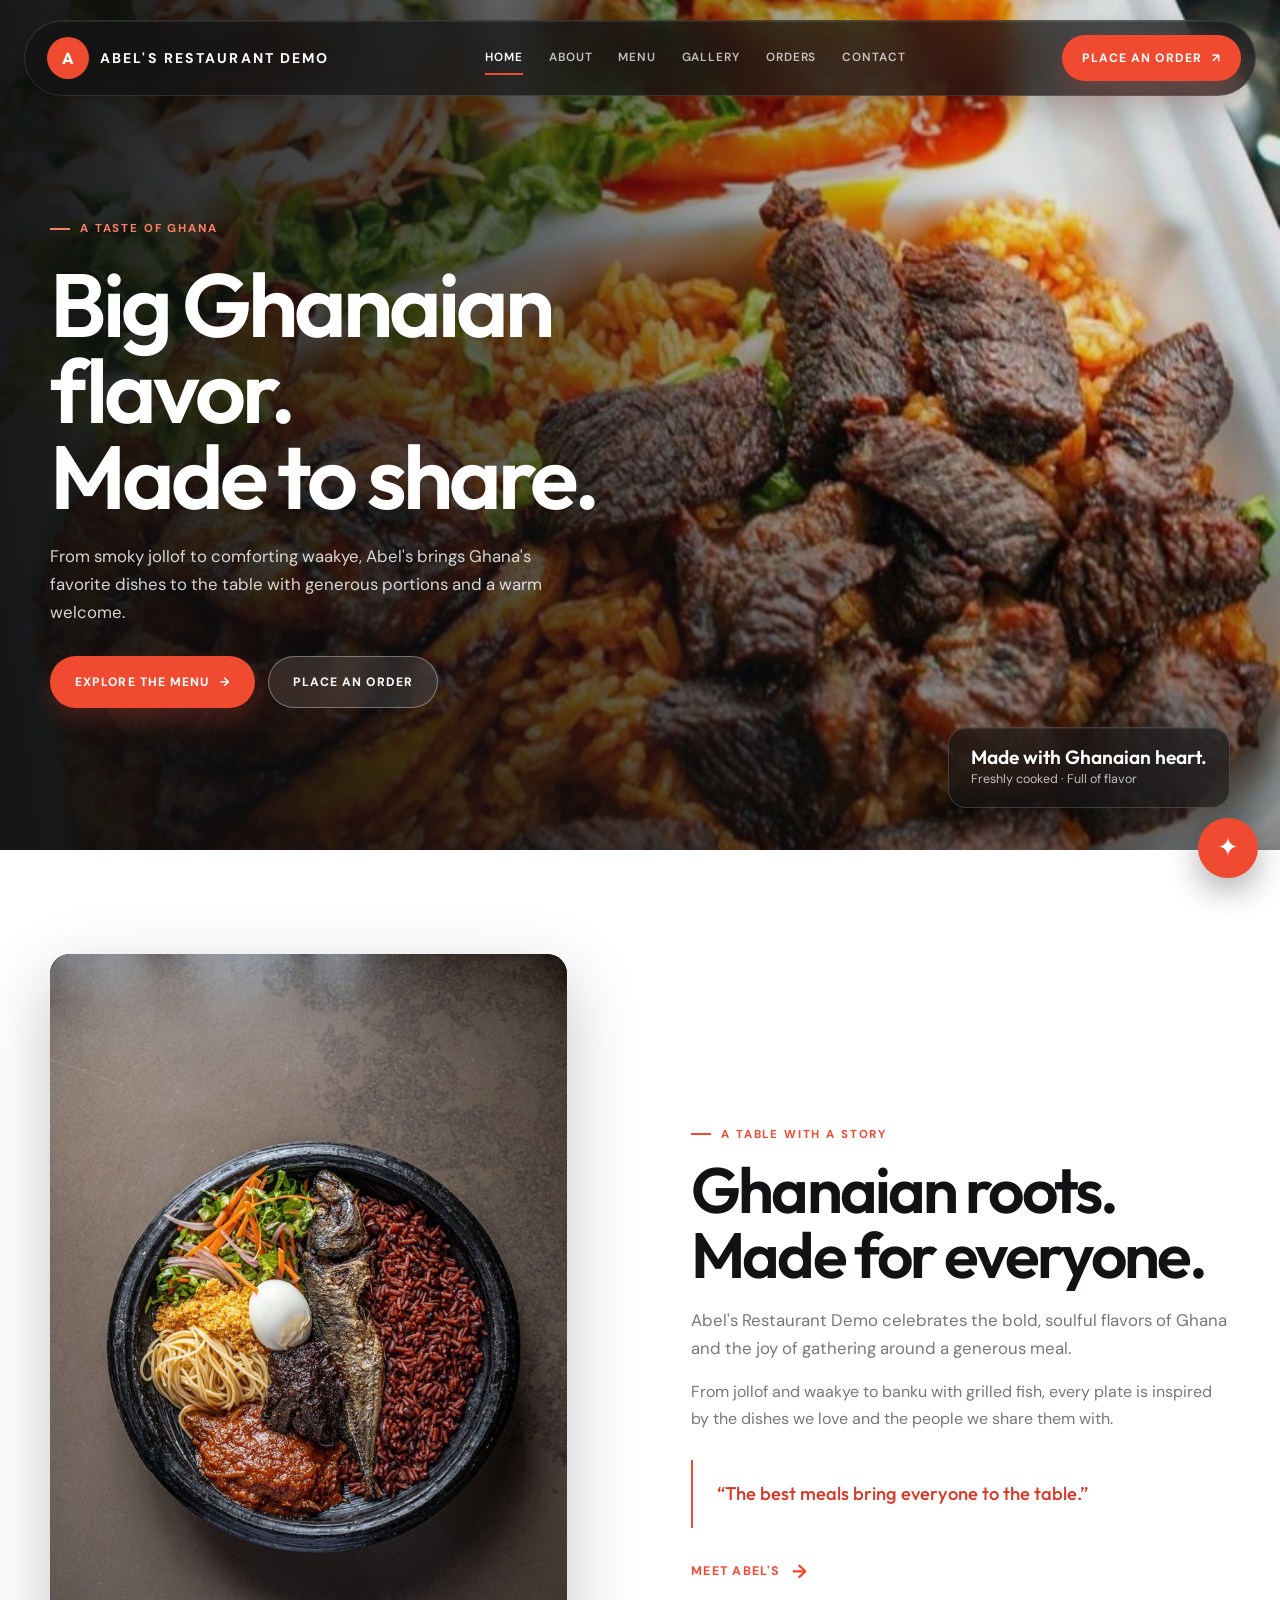
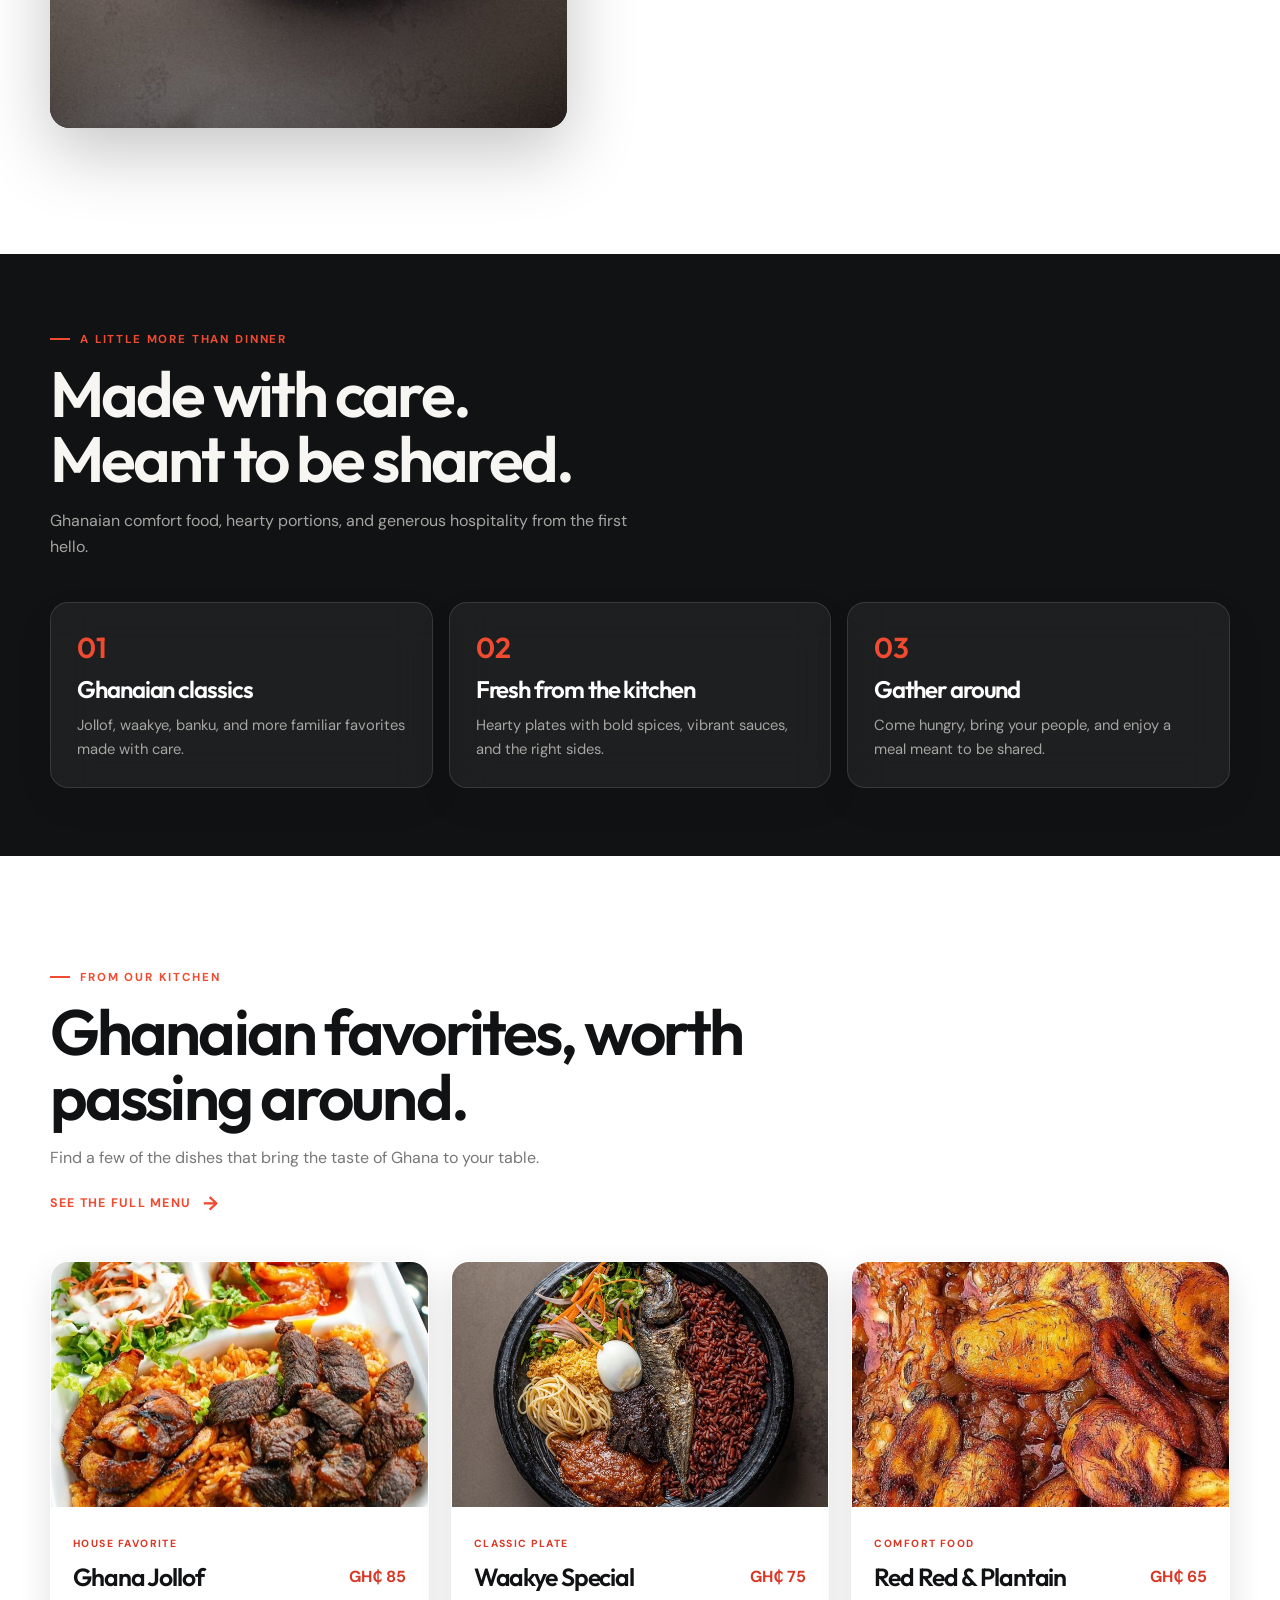
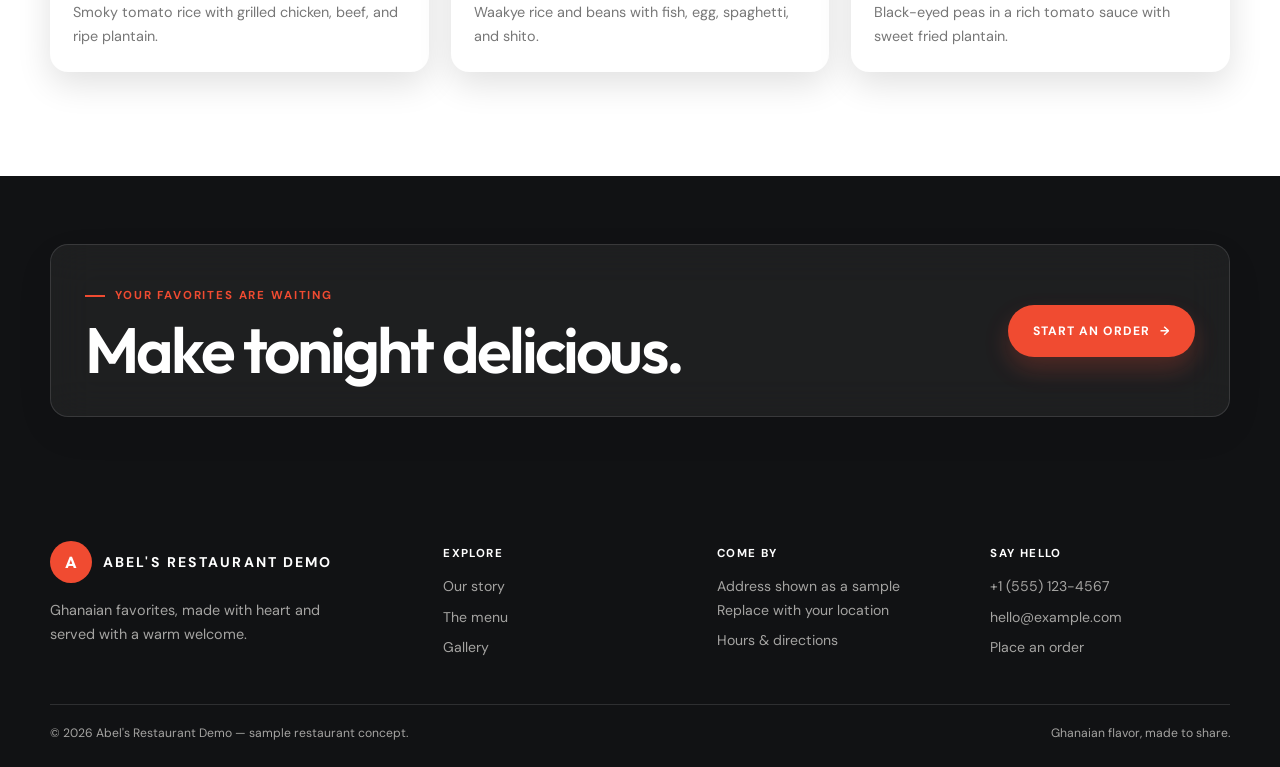
==== index.html @ 64c305ed "Add files via upload" ====
<!doctype html>
<html lang="en">
<head>
  <!-- Page metadata and shared site assets. -->
  <meta charset="utf-8">
  <meta name="viewport" content="width=device-width, initial-scale=1">
  <meta name="theme-color" content="#fbf8f4">
  <meta name="description" content="Discover Abel's Restaurant Demo, serving Ghanaian favorites and warm hospitality.">
  <title>Abel's Restaurant Demo | Ghanaian Cuisine</title>
  <link rel="stylesheet" href="styles.css">
  <script src="script.js" defer></script>
</head>
<body>
  <!-- Shared navigation links connect the six static pages. -->
  <header class="site-header"><nav class="nav-bar glass" aria-label="Main navigation">
    <a class="brand" href="index.html" aria-label="Abel's Restaurant Demo home"><span class="brand-mark">A</span><span class="brand-name">Abel's Restaurant Demo</span></a>
    <button class="nav-toggle" type="button" aria-label="Open navigation" aria-expanded="false"><span aria-hidden="true">☰</span></button>
    <div class="nav-links">
      <a href="index.html" aria-current="page">Home</a><a href="about.html">About</a><a href="menu.html">Menu</a><a href="gallery.html">Gallery</a><a href="orders.html">Orders</a><a href="contact.html">Contact</a>
    </div>
    <a class="button button--small nav-cta" href="orders.html">Place an order <span aria-hidden="true">↗</span></a>
  </nav></header>
  <!-- Homepage content: featured dish, restaurant story, values, and popular plates. -->
  <main>
    <!-- Main image and menu/order actions set the tone for the restaurant. -->
    <section class="hero">
      <img class="hero__image" src="assets/ghana-food/ghana-jollof.jpeg" alt="Ghanaian jollof rice served with grilled chicken and beef">
      <div class="container"><div class="hero__content">
        <span class="eyebrow">A taste of Ghana</span>
        <h1>Big Ghanaian flavor.<br>Made to share.</h1>
        <p>From smoky jollof to comforting waakye, Abel's brings Ghana's favorite dishes to the table with generous portions and a warm welcome.</p>
        <div class="hero__actions"><a class="button" href="menu.html">Explore the menu <span aria-hidden="true">→</span></a><a class="button button--outline" href="orders.html">Place an order</a></div>
      </div></div>
      <aside class="hero-note glass"><strong>Made with Ghanaian heart.</strong><span>Freshly cooked · Full of flavor</span></aside>
    </section>

    <!-- Short introduction with a Ghanaian food photograph and link to About. -->
    <section class="section"><div class="container split reveal">
      <div class="image-frame image-frame--offset"><img src="assets/ghana-food/waakye.jpeg" alt="A traditional Ghanaian waakye platter with fish, egg, rice, and sauces"></div>
      <div class="story-copy"><span class="eyebrow">A table with a story</span><h2>Ghanaian roots.<br>Made for everyone.</h2><p class="lead">Abel's Restaurant Demo celebrates the bold, soulful flavors of Ghana and the joy of gathering around a generous meal.</p><p>From jollof and waakye to banku with grilled fish, every plate is inspired by the dishes we love and the people we share them with.</p><blockquote class="quote">“The best meals bring everyone to the table.”</blockquote><a class="text-link" href="about.html">Meet Abel's <span>→</span></a></div>
    </div></section>

    <!-- Three quick reasons to visit. -->
    <section class="section section--tight"><div class="container">
      <div class="section-heading reveal"><span class="eyebrow">A little more than dinner</span><h2>Made with care.<br>Meant to be shared.</h2><p>Ghanaian comfort food, hearty portions, and generous hospitality from the first hello.</p></div>
      <div class="feature-strip reveal">
        <article class="feature-card glass"><span class="number">01</span><h3>Ghanaian classics</h3><p>Jollof, waakye, banku, and more familiar favorites made with care.</p></article>
        <article class="feature-card glass"><span class="number">02</span><h3>Fresh from the kitchen</h3><p>Hearty plates with bold spices, vibrant sauces, and the right sides.</p></article>
        <article class="feature-card glass"><span class="number">03</span><h3>Gather around</h3><p>Come hungry, bring your people, and enjoy a meal meant to be shared.</p></article>
      </div>
    </div></section>

    <!-- A few featured dishes link through to the complete, filterable menu. -->
    <section class="section"><div class="container">
      <div class="section-heading reveal"><span class="eyebrow">From our kitchen</span><h2>Ghanaian favorites, worth passing around.</h2><p>Find a few of the dishes that bring the taste of Ghana to your table.</p><a class="text-link" href="menu.html">See the full menu <span>→</span></a></div>
      <div class="cards reveal">
        <article class="food-card"><img class="food-card__image" src="assets/ghana-food/ghana-jollof.jpeg" alt="Ghanaian jollof rice with grilled chicken and beef"><div class="food-card__body"><span class="food-card__tag">House favorite</span><div class="food-card__top"><h3>Ghana Jollof</h3><span class="price">GH₵ 85</span></div><p>Smoky tomato rice with grilled chicken, beef, and ripe plantain.</p></div></article>
        <article class="food-card"><img class="food-card__image" src="assets/ghana-food/waakye.jpeg" alt="Waakye with fish, egg, spaghetti, and sauces"><div class="food-card__body"><span class="food-card__tag">Classic plate</span><div class="food-card__top"><h3>Waakye Special</h3><span class="price">GH₵ 75</span></div><p>Waakye rice and beans with fish, egg, spaghetti, and shito.</p></div></article>
        <article class="food-card"><img class="food-card__image" src="assets/ghana-food/red-red-plantain.jpeg" alt="Ghanaian red red beans with ripe fried plantain"><div class="food-card__body"><span class="food-card__tag">Comfort food</span><div class="food-card__top"><h3>Red Red &amp; Plantain</h3><span class="price">GH₵ 65</span></div><p>Black-eyed peas in a rich tomato sauce with sweet fried plantain.</p></div></article>
      </div>
    </div></section>
    <!-- Final call to action directs visitors to the order request form. -->
    <section class="section section--tight"><div class="container feature-card glass reveal" style="display:flex;align-items:center;justify-content:space-between;gap:24px;padding:34px"><div><span class="eyebrow">Your favorites are waiting</span><h2 style="margin:12px 0 0">Make tonight delicious.</h2></div><a class="button" href="orders.html">Start an order <span aria-hidden="true">→</span></a></div></section>
  </main>
  <!-- Shared footer keeps navigation and sample contact details available site-wide. -->
  <footer class="site-footer"><div class="container"><div class="footer-grid">
    <div class="footer-brand"><a class="brand" href="index.html"><span class="brand-mark">A</span><span class="brand-name">Abel's Restaurant Demo</span></a><p>Ghanaian favorites, made with heart and served with a warm welcome.</p></div>
    <div class="footer-column"><h3>Explore</h3><a href="about.html">Our story</a><a href="menu.html">The menu</a><a href="gallery.html">Gallery</a></div>
    <div class="footer-column"><h3>Come by</h3><p>Address shown as a sample<br>Replace with your location</p><a href="contact.html">Hours &amp; directions</a></div>
    <div class="footer-column"><h3>Say hello</h3><a href="tel:+15551234567">+1 (555) 123-4567</a><a href="mailto:hello@example.com">hello@example.com</a><a href="orders.html">Place an order</a></div>
  </div><div class="footer-bottom"><span>© 2026 Abel's Restaurant Demo — sample restaurant concept.</span><span>Ghanaian flavor, made to share.</span></div></div></footer>
</body>
</html>
---- styles.css ----
@import url("https://fonts.googleapis.com/css2?family=DM+Sans:wght@400;500;600;700&family=Outfit:wght@400;500;600;700;800&display=swap");

/* Shared colors, typography, spacing, and layout width for every page. */
:root {
  color-scheme: light;
  --paper: #fff;
  --ink: #111214;
  --ink-soft: #1b1c1e;
  --text: #f7f6f3;
  --muted: #a7a5a2;
  --red: #f04b31;
  --red-dark: #d93827;
  --rose: #fff0ec;
  --line: rgba(25, 24, 23, .12);
  --glass: rgba(18, 19, 21, .74);
  --shadow: 0 24px 70px rgba(0, 0, 0, .23);
  --serif: "Outfit", "Arial", sans-serif;
  --sans: "DM Sans", Arial, sans-serif;
  --max: 1180px;
}

/* Normalize sizing and establish the default page typography and behavior. */
* { box-sizing: border-box; }
html { scroll-behavior: smooth; }
body {
  margin: 0;
  background: var(--paper);
  color: var(--ink);
  font: 16px/1.65 var(--sans);
  -webkit-font-smoothing: antialiased;
}
body.menu-open { overflow: hidden; }
img { display: block; max-width: 100%; }
a { color: inherit; text-decoration: none; }
button, input, select, textarea { font: inherit; }
button, a { -webkit-tap-highlight-color: transparent; }
::selection { color: white; background: var(--red); }

/* Common content widths, section rhythm, headings, and alternating section colors. */
.container { width: min(var(--max), calc(100% - 48px)); margin-inline: auto; }
.section { position: relative; padding: 104px 0; background: #fff; color: var(--ink); }
.section--tight { padding: 68px 0; }
main > section:nth-of-type(odd):not(.page-hero) { background: var(--ink); color: var(--text); }
.eyebrow {
  display: inline-flex; align-items: center; gap: 10px;
  color: var(--red); font-size: .72rem; font-weight: 700;
  letter-spacing: .16em; text-transform: uppercase;
}
.eyebrow::before { content: ""; width: 20px; height: 2px; background: currentColor; }
h1, h2, h3, h4, p { margin-top: 0; }
h1, h2, h3 { font-family: var(--serif); font-weight: 600; letter-spacing: -.045em; }
h1 { font-size: clamp(3.2rem, 7.3vw, 6.8rem); line-height: .96; }
h2 { font-size: clamp(2.5rem, 5vw, 4.5rem); line-height: 1.02; }
h3 { font-size: clamp(1.7rem, 3vw, 2.45rem); line-height: 1.08; }
.lead { max-width: 610px; color: #777; font-size: 1.05rem; }
.section-heading { max-width: 700px; margin-bottom: 42px; }
.section-heading h2 { margin: 12px 0 16px; }
.section-heading p { max-width: 580px; color: #777; }
main > section:nth-of-type(odd):not(.page-hero) .section-heading p,
main > section:nth-of-type(odd):not(.page-hero) .story-copy p,
main > section:nth-of-type(odd):not(.page-hero) .lead { color: var(--muted); }

/* Frosted-glass surfaces and shared navigation, brand, and button styles. */
.glass {
  background: var(--glass);
  border: 1px solid rgba(255,255,255,.12);
  box-shadow: 0 14px 44px rgba(0,0,0,.2), inset 0 1px rgba(255,255,255,.08);
  backdrop-filter: blur(20px);
  -webkit-backdrop-filter: blur(20px);
}
.main-nav .glass { color: var(--text); }
.site-header { position: absolute; z-index: 20; top: 20px; left: 0; width: 100%; padding: 0 24px; }
.nav-bar {
  width: min(1260px, 100%); min-height: 76px; margin: auto; padding: 10px 14px 10px 22px;
  display: flex; align-items: center; justify-content: space-between; gap: 24px;
  border-radius: 999px;
}
.brand { display: inline-flex; align-items: center; gap: 11px; flex-shrink: 0; color: white; }
.brand-mark {
  width: 42px; height: 42px; display: grid; place-items: center; border-radius: 50%;
  background: var(--red); color: white; font: 700 1rem var(--serif);
}
.brand-name { font: 700 .88rem var(--sans); letter-spacing: .15em; text-transform: uppercase; }
.nav-links { display: flex; align-items: center; gap: clamp(14px, 2vw, 30px); }
.nav-links a {
  position: relative; padding: 8px 0; color: rgba(255,255,255,.72); font-size: .74rem;
  font-weight: 600; letter-spacing: .08em; text-transform: uppercase;
  transition: color .2s ease;
}
.nav-links a:hover, .nav-links a[aria-current="page"] { color: white; }
.nav-links a[aria-current="page"]::after {
  content: ""; position: absolute; height: 2px; left: 0; right: 0; bottom: 1px; background: var(--red);
}
.nav-cta { padding: 12px 19px !important; color: white !important; }
.nav-toggle {
  display: none; width: 46px; height: 46px; border: 1px solid rgba(255,255,255,.18); border-radius: 50%;
  background: rgba(255,255,255,.08); color: white; cursor: pointer;
}
.button {
  display: inline-flex; align-items: center; justify-content: center; gap: 10px;
  min-height: 52px; padding: 0 24px; border: 1px solid transparent; border-radius: 999px;
  background: var(--red); color: white; cursor: pointer; font-size: .76rem; font-weight: 700;
  letter-spacing: .09em; text-transform: uppercase;
  box-shadow: 0 12px 24px rgba(240,75,49,.24);
  transition: transform .2s ease, box-shadow .2s ease, background .2s ease;
}
.button:hover { transform: translateY(-2px); background: var(--red-dark); box-shadow: 0 16px 30px rgba(240,75,49,.32); }
.button--outline { color: var(--ink); background: rgba(255,255,255,.82); border-color: rgba(255,255,255,.62); box-shadow: none; }
.button--outline:hover { color: white; background: var(--red); border-color: var(--red); }
.button--small { min-height: 44px; padding: 0 18px; }
.text-link { display: inline-flex; align-items: center; gap: 12px; color: var(--red); font-size: .78rem; font-weight: 700; letter-spacing: .1em; text-transform: uppercase; }
.text-link span { font-size: 1.2rem; transition: transform .2s; }
.text-link:hover span { transform: translateX(4px); }
main > section:nth-of-type(odd):not(.page-hero) .text-link { color: #ff765e; }

/* Full-bleed homepage hero: dark overlays keep the headline legible on photography. */
.hero {
  min-height: min(850px, 100svh); position: relative; display: flex; align-items: center;
  padding: 150px 0 80px; isolation: isolate; overflow: hidden; background: #101113;
}
.hero::before {
  content: ""; position: absolute; z-index: -1; inset: 0;
  background: linear-gradient(90deg, rgba(12,13,15,.95) 0%, rgba(12,13,15,.67) 38%, rgba(12,13,15,.12) 78%),
    linear-gradient(0deg, rgba(12,13,15,.4), transparent 55%);
}
.hero__image { position: absolute; z-index: -2; inset: 0; width: 100%; height: 100%; object-fit: cover; object-position: center 54%; }
.hero__content { color: white; max-width: 710px; }
.hero .eyebrow { color: #ff8068; }
.hero h1 { margin: 23px 0 24px; max-width: 780px; font-size: clamp(3.4rem, 7vw, 6.6rem); font-weight: 600; }
.hero__content p { max-width: 530px; margin-bottom: 30px; color: rgba(255,255,255,.82); font-size: 1.05rem; }
.hero__actions { display: flex; flex-wrap: wrap; gap: 13px; }
.hero .button--outline { color: white; background: rgba(255,255,255,.1); border-color: rgba(255,255,255,.35); backdrop-filter: blur(10px); }
.hero .button--outline:hover { background: white; color: var(--ink); }
.hero-note {
  position: absolute; right: max(24px, calc((100vw - var(--max)) / 2)); bottom: 42px;
  padding: 17px 22px; border-radius: 18px; color: white; font-size: .78rem;
}
.hero-note strong { display: block; font: 600 1.2rem var(--serif); }
.hero-note span { color: rgba(255,255,255,.72); }
.hero-note.glass { background: rgba(18,19,21,.58); border-color: rgba(255,255,255,.17); }

/* Editorial story layouts and supporting feature cards. */
.split { display: grid; grid-template-columns: 1fr 1fr; gap: clamp(38px, 8vw, 110px); align-items: center; }
.image-frame { position: relative; min-height: 470px; border-radius: 20px; overflow: hidden; background: #262628; box-shadow: var(--shadow); }
.image-frame img { width: 100%; height: 100%; min-height: inherit; object-fit: cover; }
.image-frame--offset { margin: 0 22px 22px 0; }
.image-frame--offset::after { content: ""; position: absolute; z-index: -1; right: -22px; bottom: -22px; width: 65%; height: 65%; border-radius: 18px; background: rgba(240,75,49,.24); }
.story-copy h2 { margin: 13px 0 20px; }
.story-copy p { color: #777; }
.quote { margin: 28px 0; padding: 20px 24px; border-left: 2px solid var(--red); color: var(--red-dark); font: 500 1.15rem/1.5 var(--serif); }
main > section:nth-of-type(odd):not(.page-hero) .quote { color: #ff8a75; }

.feature-strip { display: grid; grid-template-columns: repeat(3,1fr); gap: 16px; }
.feature-card { padding: 26px; border-radius: 18px; }
.feature-card.glass { color: var(--ink); background: rgba(255,255,255,.76); border-color: rgba(0,0,0,.08); box-shadow: 0 14px 40px rgba(0,0,0,.06); }
.feature-card .number { color: var(--red); font: 600 1.8rem var(--serif); }
.feature-card h3 { margin: 10px 0; font-size: 1.5rem; }
.feature-card p { margin: 0; color: #777; font-size: .92rem; }
main > section:nth-of-type(odd):not(.page-hero) .feature-card.glass { color: white; background: rgba(255,255,255,.055); border-color: rgba(255,255,255,.12); }
main > section:nth-of-type(odd):not(.page-hero) .feature-card p { color: var(--muted); }

/* Dish cards and category controls used on the home and menu pages. */
.cards { display: grid; grid-template-columns: repeat(3, 1fr); gap: 22px; }
.food-card { overflow: hidden; border-radius: 18px; background: #fff; color: var(--ink); border: 1px solid rgba(255,255,255,.1); box-shadow: 0 12px 34px rgba(0,0,0,.12); transition: transform .25s, box-shadow .25s; }
.food-card:hover { transform: translateY(-5px); box-shadow: var(--shadow); }
.food-card__image { width: 100%; height: 245px; object-fit: cover; }
.food-card__body { padding: 22px; }
.food-card__top { display: flex; justify-content: space-between; align-items: start; gap: 12px; }
.food-card h3 { margin: 0; font-size: 1.55rem; }
.food-card .price { color: var(--red-dark); font-weight: 700; }
.food-card p { margin: 10px 0 0; color: #777; font-size: .9rem; }
.food-card__tag { display: inline-flex; margin-bottom: 12px; color: var(--red-dark); font-size: .65rem; font-weight: 700; letter-spacing: .14em; text-transform: uppercase; }
.filters { display: flex; flex-wrap: wrap; gap: 10px; margin: -8px 0 30px; }
.filter-button { padding: 10px 16px; border: 1px solid rgba(20,20,20,.14); border-radius: 999px; background: transparent; color: #666; cursor: pointer; font-size: .74rem; font-weight: 700; letter-spacing: .08em; text-transform: uppercase; }
.filter-button:hover, .filter-button[aria-pressed="true"] { border-color: var(--red); background: var(--red); color: white; }
main > section:nth-of-type(odd):not(.page-hero) .filter-button { color: #ddd; border-color: rgba(255,255,255,.2); }
main > section:nth-of-type(odd):not(.page-hero) .filter-button[aria-pressed="true"],
main > section:nth-of-type(odd):not(.page-hero) .filter-button:hover { color: white; border-color: var(--red); background: var(--red); }
.food-card[hidden] { display: none; }

/* Shared interior-page banner, with a photo variant for the gallery. */
.page-hero { position: relative; padding: 180px 0 74px; overflow: hidden; background: #f5f5f4; color: var(--ink); }
.page-hero::after { content: ""; position: absolute; right: -100px; top: -160px; width: 440px; height: 440px; border-radius: 50%; background: rgba(240,75,49,.1); filter: blur(1px); }
.page-hero .container { position: relative; z-index: 1; }
.page-hero h1 { max-width: 880px; margin: 14px 0 20px; font-size: clamp(3.3rem, 7vw, 6rem); }
.page-hero p { max-width: 640px; margin-bottom: 0; color: #696766; font-size: 1.05rem; }
.page-hero__image { position: absolute; right: max(24px, calc((100vw - var(--max)) / 2)); bottom: -60px; width: 280px; height: 220px; object-fit: cover; border: 7px solid rgba(255,255,255,.65); border-radius: 18px; transform: rotate(4deg); box-shadow: var(--shadow); }
.page-hero--photo { color: white; background: #151619; }
.page-hero--photo::before { content: ""; position: absolute; inset: 0; background: linear-gradient(90deg,rgba(13,14,16,.88),rgba(13,14,16,.25)); }
.page-hero--photo::after { display: none; }
.page-hero--photo .container { color: white; }
.page-hero--photo p { color: rgba(255,255,255,.8); }
.page-hero--photo .eyebrow { color: #ff8068; }

/* Highlighted menu feature and compact dish list. */
.menu-layout { display: grid; grid-template-columns: 1fr 1fr; gap: 22px; align-items: stretch; }
.menu-feature { position: relative; min-height: 520px; overflow: hidden; border-radius: 20px; background: #111; }
.menu-feature img { width: 100%; height: 100%; position: absolute; inset: 0; object-fit: cover; }
.menu-feature::after { content: ""; position: absolute; inset: 0; background: linear-gradient(0deg,rgba(15,15,16,.88),transparent 65%); }
.menu-feature__copy { position: absolute; z-index: 1; left: 28px; right: 28px; bottom: 26px; color: white; }
.menu-feature__copy p { max-width: 440px; color: rgba(255,255,255,.76); }
.menu-feature__copy h2 { margin: 10px 0; font-size: 3rem; }
.menu-feature__copy .eyebrow { color: #ff8068; }
.menu-list { padding: 12px 24px; border-radius: 20px; background: #17181a; border: 1px solid rgba(255,255,255,.1); color: white; }
.menu-row { display: grid; grid-template-columns: 1fr auto; gap: 10px; padding: 20px 0; border-bottom: 1px solid rgba(255,255,255,.12); }
.menu-row:last-child { border-bottom: 0; }
.menu-row h3 { margin: 0 0 4px; font-size: 1.45rem; }
.menu-row p { margin: 0; color: #aaa; font-size: .86rem; }
.menu-row .price { color: #ff765e; font-weight: 700; }

/* Responsive photo gallery and its full-screen image viewer. */
.gallery-grid { display: grid; grid-template-columns: repeat(12,1fr); grid-auto-rows: 190px; gap: 14px; }
.gallery-item { position: relative; grid-column: span 4; grid-row: span 2; padding: 0; overflow: hidden; border: 0; border-radius: 17px; background: #202124; cursor: zoom-in; }
.gallery-item:nth-child(1), .gallery-item:nth-child(5) { grid-column: span 5; grid-row: span 2; }
.gallery-item:nth-child(2), .gallery-item:nth-child(4) { grid-column: span 3; }
.gallery-item img { width: 100%; height: 100%; object-fit: cover; transition: transform .45s; }
.gallery-item:hover img, .gallery-item:focus-visible img { transform: scale(1.06); }
.gallery-item:focus-visible { outline: 3px solid var(--red); outline-offset: 3px; }
.lightbox { position: fixed; z-index: 50; inset: 0; display: grid; place-items: center; padding: 24px; background: rgba(8,9,10,.88); backdrop-filter: blur(16px); opacity: 0; visibility: hidden; transition: opacity .2s, visibility .2s; }
.lightbox.is-open { opacity: 1; visibility: visible; }
.lightbox img { max-width: min(1100px, 92vw); max-height: 82vh; border: 1px solid rgba(255,255,255,.2); border-radius: 16px; object-fit: contain; box-shadow: 0 30px 90px rgba(0,0,0,.5); }
.lightbox__close { position: absolute; top: 22px; right: 22px; width: 48px; height: 48px; border: 1px solid rgba(255,255,255,.4); border-radius: 50%; background: rgba(255,255,255,.1); color: white; font-size: 1.6rem; cursor: pointer; }

/* Order-request form and contact/location panels. */
.order-layout { display: grid; grid-template-columns: .8fr 1.2fr; gap: 50px; align-items: start; }
.order-info { position: sticky; top: 30px; padding: 30px; border-radius: 20px; background: #17181a; color: white; border: 1px solid rgba(255,255,255,.1); }
.order-info h2 { margin: 12px 0; font-size: 2.7rem; }
.order-info p { color: #aaa; }
.order-info a { color: #ff8068; font-weight: 700; }
.order-form { padding: 30px; border-radius: 20px; background: rgba(255,255,255,.95); color: var(--ink); border: 1px solid rgba(0,0,0,.08); }
.form-grid { display: grid; grid-template-columns: 1fr 1fr; gap: 18px; }
.field { display: grid; gap: 7px; }
.field--full { grid-column: 1 / -1; }
.field label { color: #645e5b; font-size: .7rem; font-weight: 700; letter-spacing: .12em; text-transform: uppercase; }
.field input, .field select, .field textarea { width: 100%; min-height: 50px; padding: 12px 14px; border: 1px solid rgba(20,20,20,.15); border-radius: 10px; outline: 0; background: #fff; color: var(--ink); }
.field textarea { min-height: 100px; resize: vertical; }
.field input:focus, .field select:focus, .field textarea:focus { border-color: var(--red); box-shadow: 0 0 0 3px rgba(240,75,49,.12); }
.form-note { margin: 16px 0; color: #777; font-size: .78rem; }
.form-status { min-height: 1.5em; margin: 12px 0 0; color: var(--red-dark); font-weight: 600; font-size: .9rem; }

.contact-grid { display: grid; grid-template-columns: 1fr 1fr; gap: 22px; }
.contact-card { padding: 30px; border-radius: 20px; background: #fff; color: var(--ink); border: 1px solid rgba(0,0,0,.08); }
.contact-card h2 { margin: 12px 0 22px; font-size: 3rem; }
.contact-item { display: grid; grid-template-columns: 110px 1fr; gap: 12px; padding: 15px 0; border-bottom: 1px solid var(--line); }
.contact-item span { color: #777; font-size: .7rem; font-weight: 700; letter-spacing: .1em; text-transform: uppercase; }
.contact-item strong { font-weight: 600; }
.map-placeholder { position: relative; min-height: 410px; overflow: hidden; border-radius: 20px; background: #252629; }
.map-placeholder img { width: 100%; height: 100%; position: absolute; inset: 0; object-fit: cover; filter: saturate(.72) brightness(.74); }
.map-label { position: absolute; left: 50%; top: 50%; transform: translate(-50%,-50%); padding: 15px 20px; border-radius: 14px; color: var(--red); font: 600 1.15rem var(--serif); white-space: nowrap; }
.socials { display: flex; gap: 10px; margin-top: 24px; }
.socials a { width: 42px; height: 42px; display: grid; place-items: center; border: 1px solid var(--line); border-radius: 50%; color: var(--red); font-weight: 700; transition: background .2s,color .2s; }
.socials a:hover { background: var(--red); color: white; }

.site-footer { padding: 56px 0 24px; background: #111214; color: white; }
.footer-grid { display: grid; grid-template-columns: 1.5fr 1fr 1fr 1fr; gap: 34px; padding-bottom: 38px; }
.footer-brand p { max-width: 290px; margin: 16px 0 0; color: #a5a4a2; font-size: .9rem; }
.footer-column h3 { margin: 5px 0 14px; font: 700 .72rem var(--sans); letter-spacing: .12em; text-transform: uppercase; }
.footer-column a, .footer-column p { display: block; margin: 7px 0; color: #a5a4a2; font-size: .88rem; }
.footer-column a:hover { color: #ff8068; }
.footer-bottom { display: flex; justify-content: space-between; gap: 18px; padding-top: 18px; border-top: 1px solid rgba(255,255,255,.12); color: #a5a4a2; font-size: .76rem; }

/* Floating restaurant helper shared across all six pages. */
.assistant-widget { position: fixed; z-index: 40; right: 22px; bottom: 22px; }
.assistant-launcher {
  width: 60px; height: 60px; display: grid; place-items: center; border: 0; border-radius: 50%;
  background: var(--red); color: white; box-shadow: 0 12px 32px rgba(0,0,0,.32);
  cursor: pointer; font-size: 1.65rem; transition: transform .2s, background .2s;
}
.assistant-launcher:hover { transform: translateY(-3px); background: var(--red-dark); }
.assistant-launcher:focus-visible, .assistant-close:focus-visible,
.assistant-form button:focus-visible, .assistant-prompts button:focus-visible {
  outline: 3px solid #ff9a84; outline-offset: 3px;
}
.assistant-panel {
  position: fixed; right: 22px; bottom: 96px; width: min(380px, calc(100vw - 48px));
  max-height: min(540px, calc(100vh - 112px)); display: flex; flex-direction: column;
  overflow: hidden; border: 1px solid rgba(255,255,255,.13); border-radius: 20px;
  background: #17181a; color: white; box-shadow: 0 24px 70px rgba(0,0,0,.38);
}
.assistant-panel[hidden] { display: none; }
.assistant-header {
  display: flex; align-items: center; justify-content: space-between; gap: 16px;
  padding: 17px 18px; background: var(--red);
}
.assistant-heading { display: grid; line-height: 1.3; }
.assistant-heading strong { font: 600 1.05rem var(--serif); }
.assistant-heading span { color: rgba(255,255,255,.82); font-size: .75rem; }
.assistant-close {
  width: 36px; height: 36px; border: 1px solid rgba(255,255,255,.42); border-radius: 50%;
  background: rgba(255,255,255,.13); color: white; cursor: pointer; font-size: 1.35rem;
}
.assistant-messages { display: grid; align-content: start; gap: 11px; overflow-y: auto; padding: 17px 16px 10px; }
.assistant-message { max-width: 90%; padding: 11px 13px; border-radius: 14px; font-size: .88rem; line-height: 1.5; }
.assistant-message p { margin: 0; }
.assistant-message--bot { justify-self: start; border: 1px solid rgba(255,255,255,.08); background: #232427; color: #f1f0ee; }
.assistant-message--visitor { justify-self: end; background: var(--red); color: white; }
.assistant-prompts { display: flex; flex-wrap: wrap; gap: 7px; padding: 0 16px 13px; }
.assistant-prompts button {
  padding: 7px 10px; border: 1px solid rgba(255,255,255,.18); border-radius: 999px;
  background: transparent; color: #f0eeec; cursor: pointer; font-size: .72rem;
}
.assistant-prompts button:hover { border-color: var(--red); background: rgba(240,75,49,.16); }
.assistant-form { display: flex; gap: 8px; padding: 12px; border-top: 1px solid rgba(255,255,255,.1); }
.assistant-form input {
  min-width: 0; flex: 1; padding: 12px 13px; border: 1px solid rgba(255,255,255,.14);
  border-radius: 12px; outline: 0; background: #222326; color: white;
}
.assistant-form input::placeholder { color: #aaa8a5; }
.assistant-form input:focus { border-color: var(--red); box-shadow: 0 0 0 3px rgba(240,75,49,.15); }
.assistant-form button {
  width: 46px; flex: 0 0 46px; border: 0; border-radius: 12px;
  background: var(--red); color: white; cursor: pointer; font-size: 1.2rem;
}
.assistant-disclaimer { margin: 0; padding: 0 14px 12px; color: #aaa8a5; font-size: .68rem; }
.sr-only {
  position: absolute; width: 1px; height: 1px; padding: 0; margin: -1px; overflow: hidden;
  clip: rect(0,0,0,0); white-space: nowrap; border: 0;
}
.reveal { opacity: 0; transform: translateY(18px); transition: opacity .65s ease, transform .65s ease; }
.reveal.is-visible { opacity: 1; transform: translateY(0); }

/* Tablet adjustments: collapse navigation and stack editorial layouts. */
@media (max-width: 900px) {
  .nav-toggle { display: grid; place-items: center; }
  .nav-bar { min-height: 68px; }
  .nav-links { display: none; position: fixed; top: 98px; left: 20px; right: 20px; padding: 18px; border-radius: 20px; background: rgba(18,19,21,.97); border: 1px solid rgba(255,255,255,.14); box-shadow: var(--shadow); backdrop-filter: blur(18px); }
  .nav-bar.is-open .nav-links { display: grid; gap: 4px; }
  .nav-links a { padding: 13px 12px; }
  .nav-links a[aria-current="page"]::after { display: none; }
  .nav-cta { display: none !important; }
  .hero { min-height: 780px; }
  .hero-note { display: none; }
  .split, .order-layout { grid-template-columns: 1fr; }
  .split { gap: 36px; }
  .order-info { position: static; }
  .cards { grid-template-columns: repeat(2,1fr); }
  .menu-layout { grid-template-columns: 1fr; }
  .menu-feature { min-height: 400px; }
  .footer-grid { grid-template-columns: repeat(2,1fr); }
}

/* Phone layout: compact spacing, single-column cards, and touch-friendly controls. */
@media (max-width: 600px) {
  .container { width: min(100% - 34px, var(--max)); }
  .section { padding: 72px 0; }
  .section--tight { padding: 52px 0; }
  .site-header { top: 12px; padding: 0 12px; }
  .nav-bar { padding: 8px 10px 8px 15px; }
  .brand-name { font-size: .76rem; letter-spacing: .12em; }
  .brand-mark { width: 38px; height: 38px; }
  .hero { min-height: 760px; padding: 138px 0 70px; align-items: flex-end; }
  .hero::before { background: linear-gradient(90deg,rgba(12,13,15,.86),rgba(12,13,15,.34)),linear-gradient(0deg,rgba(12,13,15,.5),transparent 80%); }
  .hero__content p { font-size: .98rem; }
  .hero__actions { display: grid; grid-template-columns: 1fr; max-width: 310px; }
  .button { min-height: 50px; }
  .page-hero { padding: 142px 0 60px; }
  .page-hero__image { display: none; }
  .cards, .feature-strip, .contact-grid, .footer-grid { grid-template-columns: 1fr; }
  .food-card__image { height: 235px; }
  .image-frame, .image-frame img { min-height: 340px; }
  .image-frame--offset { margin: 0 10px 10px 0; }
  .gallery-grid { grid-template-columns: repeat(2,1fr); grid-auto-rows: 165px; gap: 9px; }
  .gallery-item, .gallery-item:nth-child(n) { grid-column: span 1; grid-row: span 1; border-radius: 13px; }
  .gallery-item:first-child { grid-column: span 2; }
  .order-form, .order-info, .contact-card { padding: 22px; }
  .form-grid { grid-template-columns: 1fr; }
  .field--full { grid-column: auto; }
  .contact-item { grid-template-columns: 85px 1fr; }
  .map-placeholder { min-height: 300px; }
  .footer-bottom { flex-direction: column; }
  .assistant-widget { right: 16px; bottom: 16px; }
  .assistant-panel { right: 16px; bottom: 88px; max-height: calc(100vh - 104px); }
}

/* Respect the visitor's motion preference by removing entrance transitions. */
@media (prefers-reduced-motion: reduce) {
  *, *::before, *::after { scroll-behavior: auto !important; animation-duration: .01ms !important; transition-duration: .01ms !important; }
  .reveal { opacity: 1; transform: none; }
}
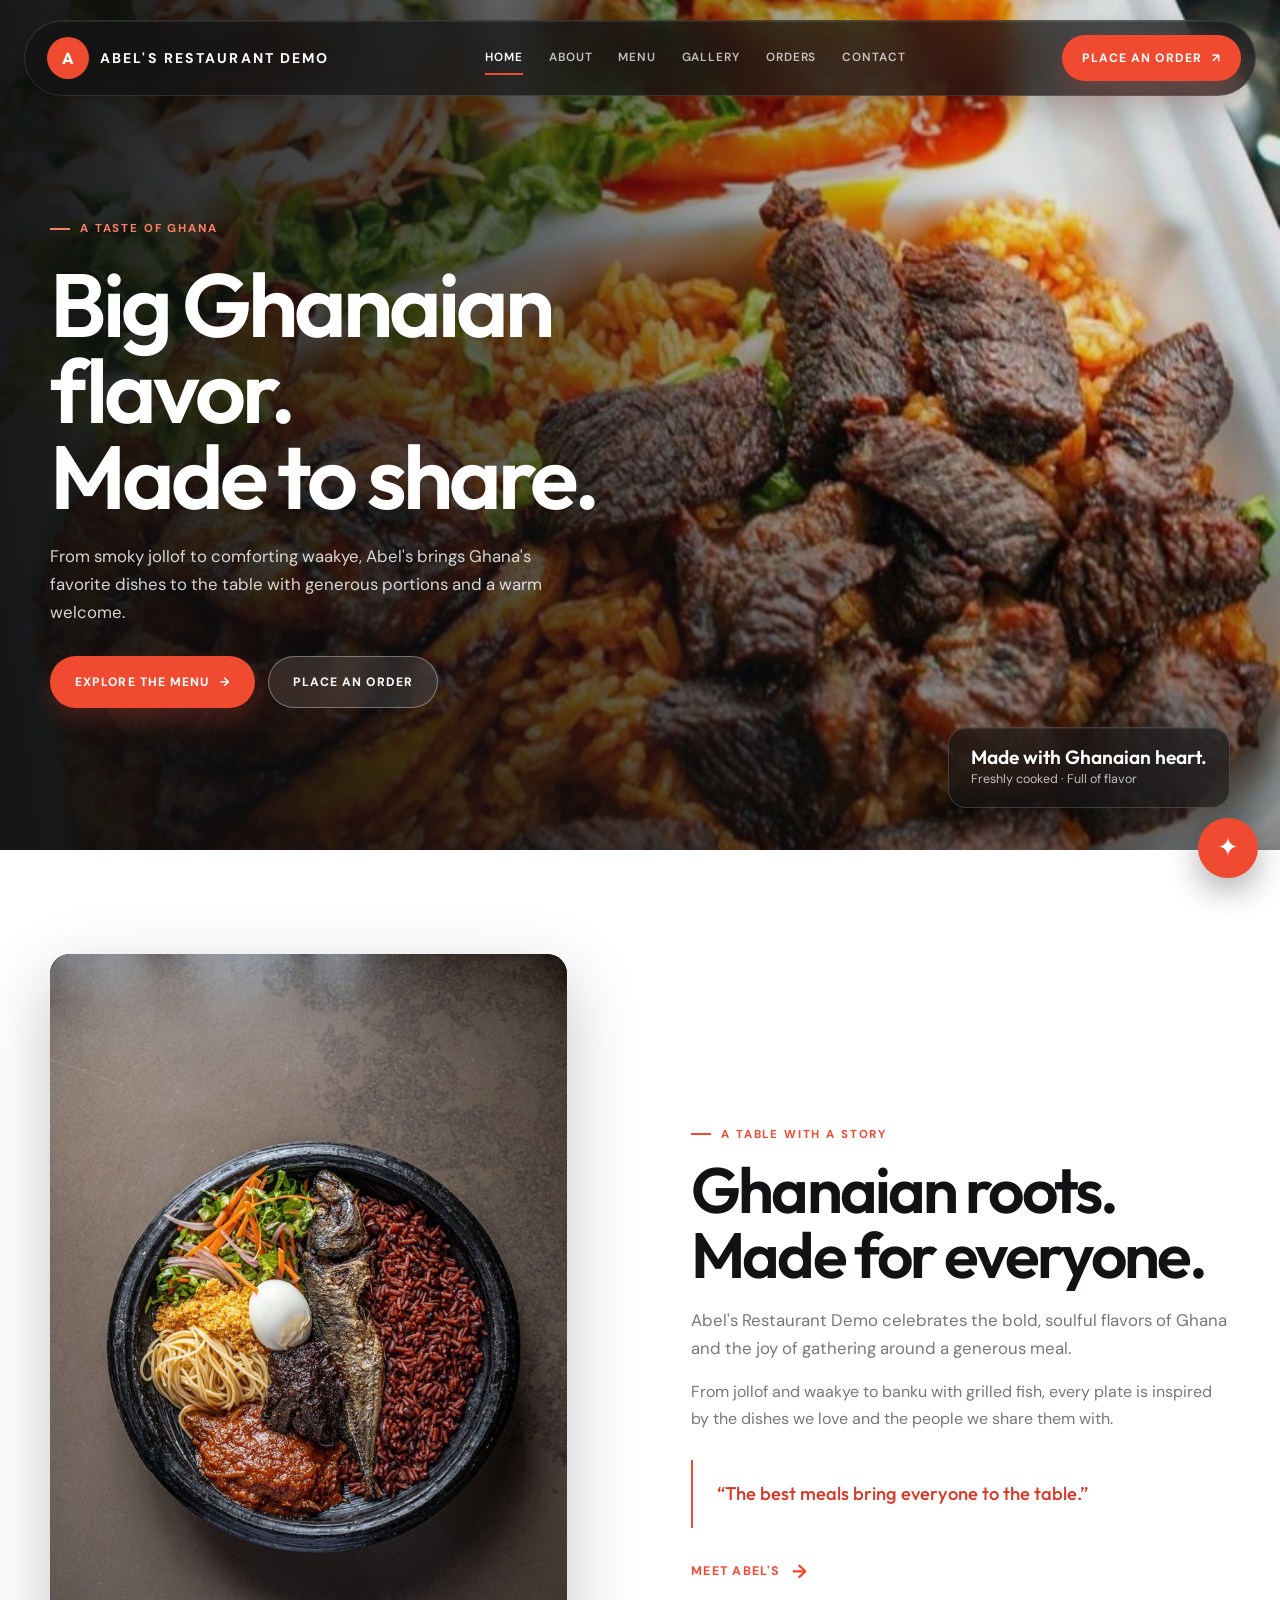
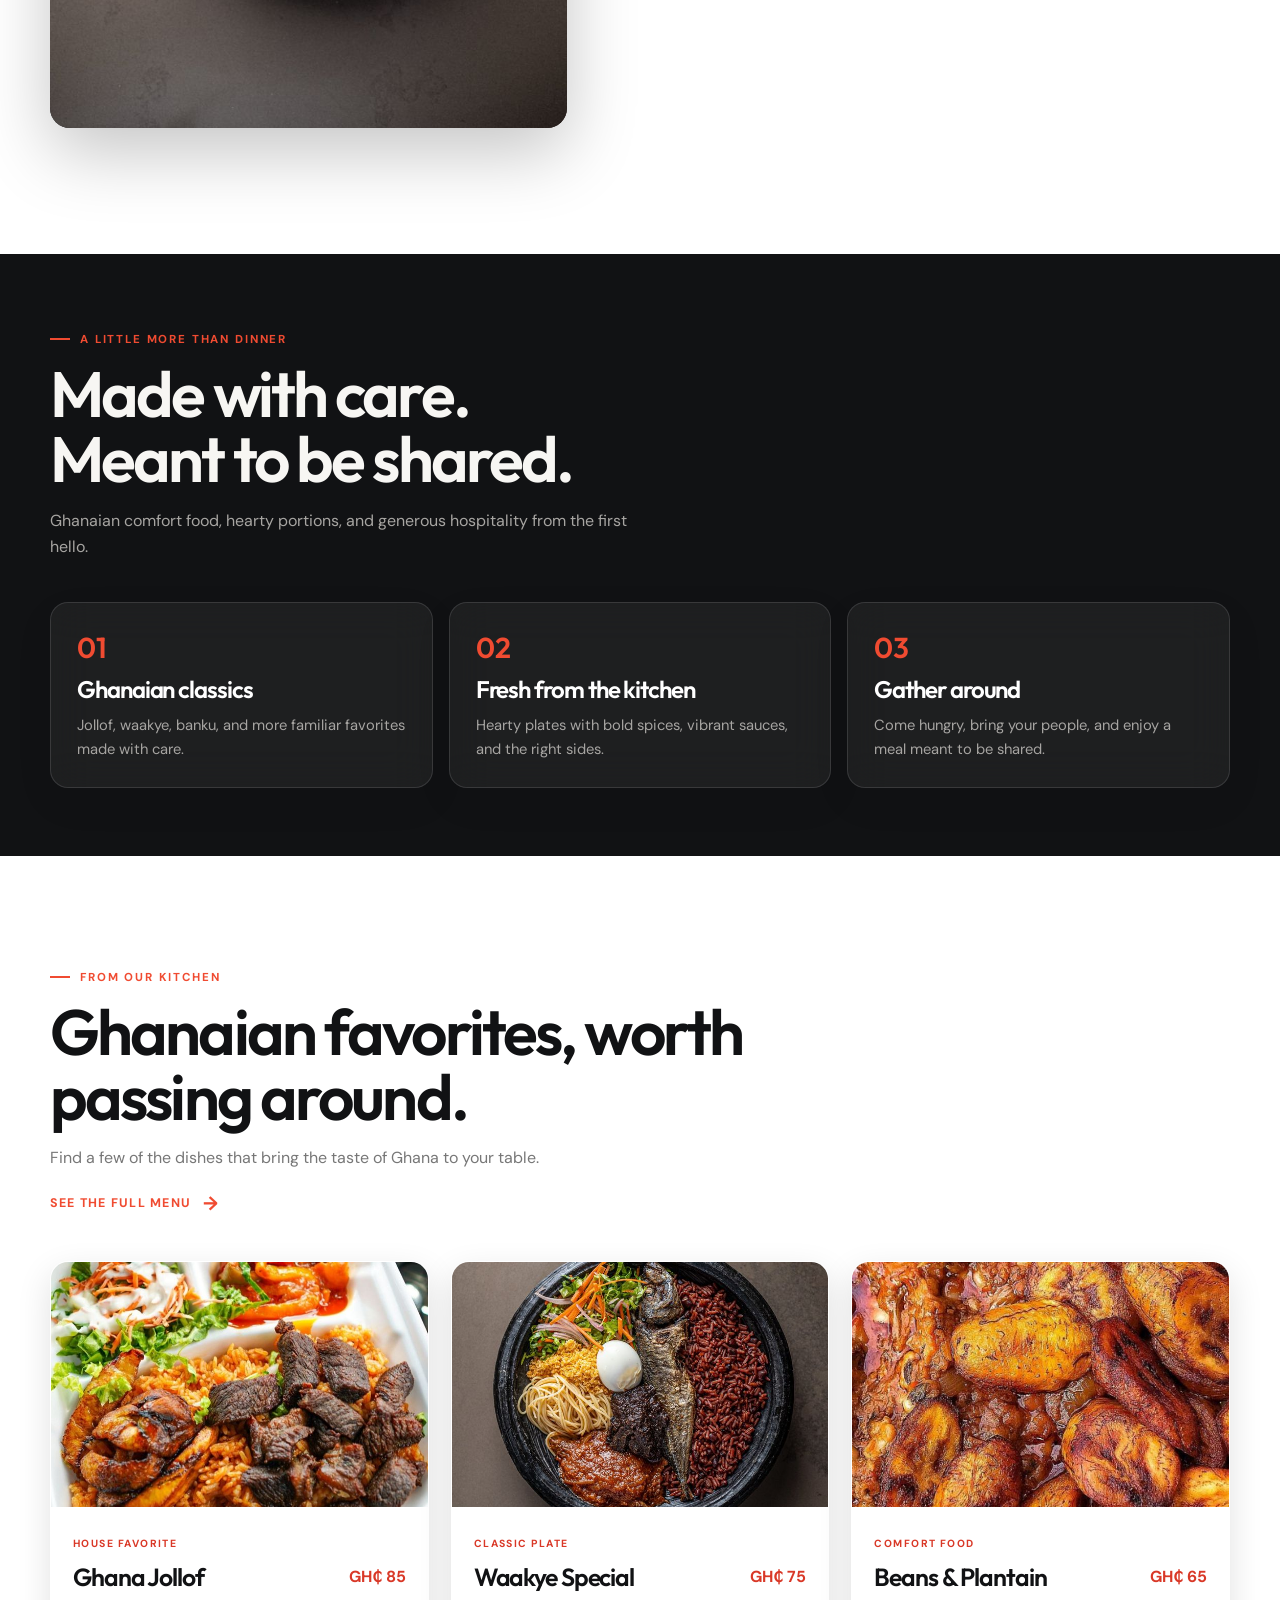
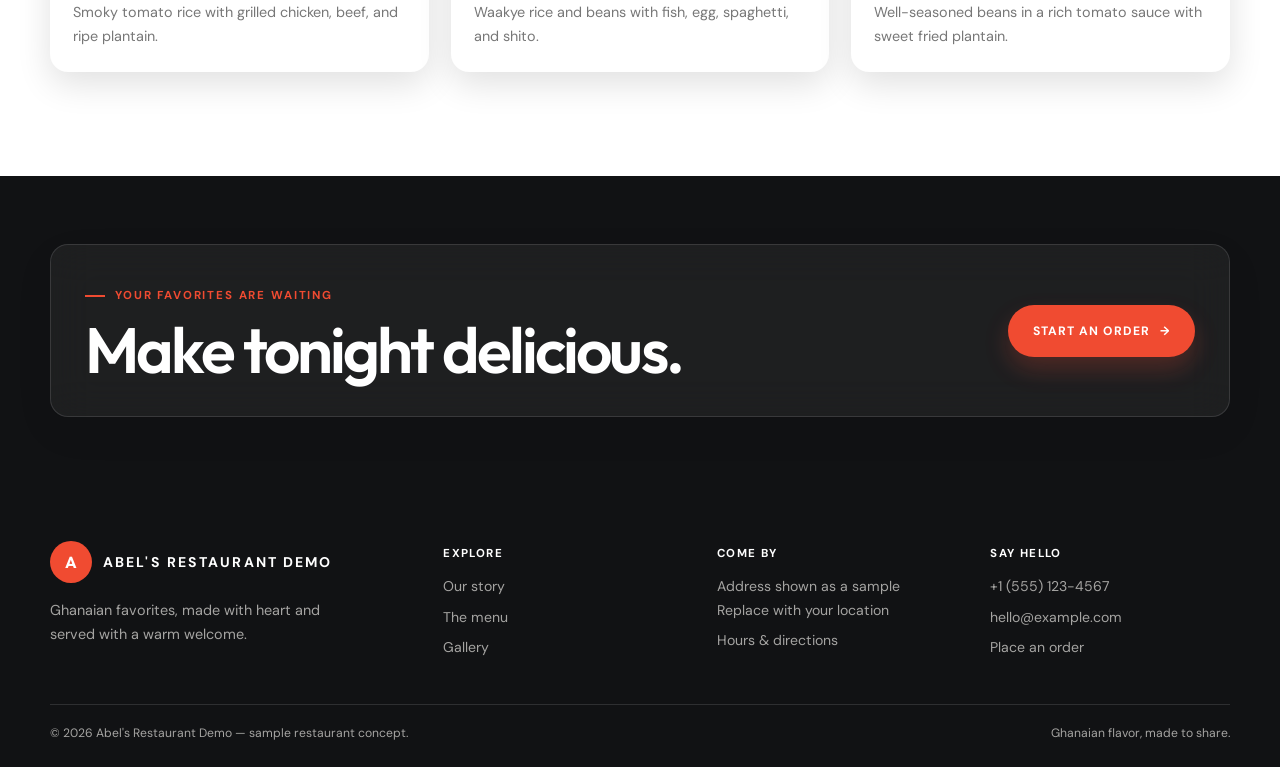
==== commit 8b2979b2: "Add files via upload" ====
--- a/index.html
+++ b/index.html
@@ -56,7 +56,7 @@
       <div class="cards reveal">
         <article class="food-card"><img class="food-card__image" src="assets/ghana-food/ghana-jollof.jpeg" alt="Ghanaian jollof rice with grilled chicken and beef"><div class="food-card__body"><span class="food-card__tag">House favorite</span><div class="food-card__top"><h3>Ghana Jollof</h3><span class="price">GH₵ 85</span></div><p>Smoky tomato rice with grilled chicken, beef, and ripe plantain.</p></div></article>
         <article class="food-card"><img class="food-card__image" src="assets/ghana-food/waakye.jpeg" alt="Waakye with fish, egg, spaghetti, and sauces"><div class="food-card__body"><span class="food-card__tag">Classic plate</span><div class="food-card__top"><h3>Waakye Special</h3><span class="price">GH₵ 75</span></div><p>Waakye rice and beans with fish, egg, spaghetti, and shito.</p></div></article>
-        <article class="food-card"><img class="food-card__image" src="assets/ghana-food/red-red-plantain.jpeg" alt="Ghanaian red red beans with ripe fried plantain"><div class="food-card__body"><span class="food-card__tag">Comfort food</span><div class="food-card__top"><h3>Red Red &amp; Plantain</h3><span class="price">GH₵ 65</span></div><p>Black-eyed peas in a rich tomato sauce with sweet fried plantain.</p></div></article>
+        <article class="food-card"><img class="food-card__image" src="assets/ghana-food/beans-plantain.jpeg" alt="Ghanaian beans with ripe fried plantain"><div class="food-card__body"><span class="food-card__tag">Comfort food</span><div class="food-card__top"><h3>Beans &amp; Plantain</h3><span class="price">GH₵ 65</span></div><p>Well-seasoned beans in a rich tomato sauce with sweet fried plantain.</p></div></article>
       </div>
     </div></section>
     <!-- Final call to action directs visitors to the order request form. -->
